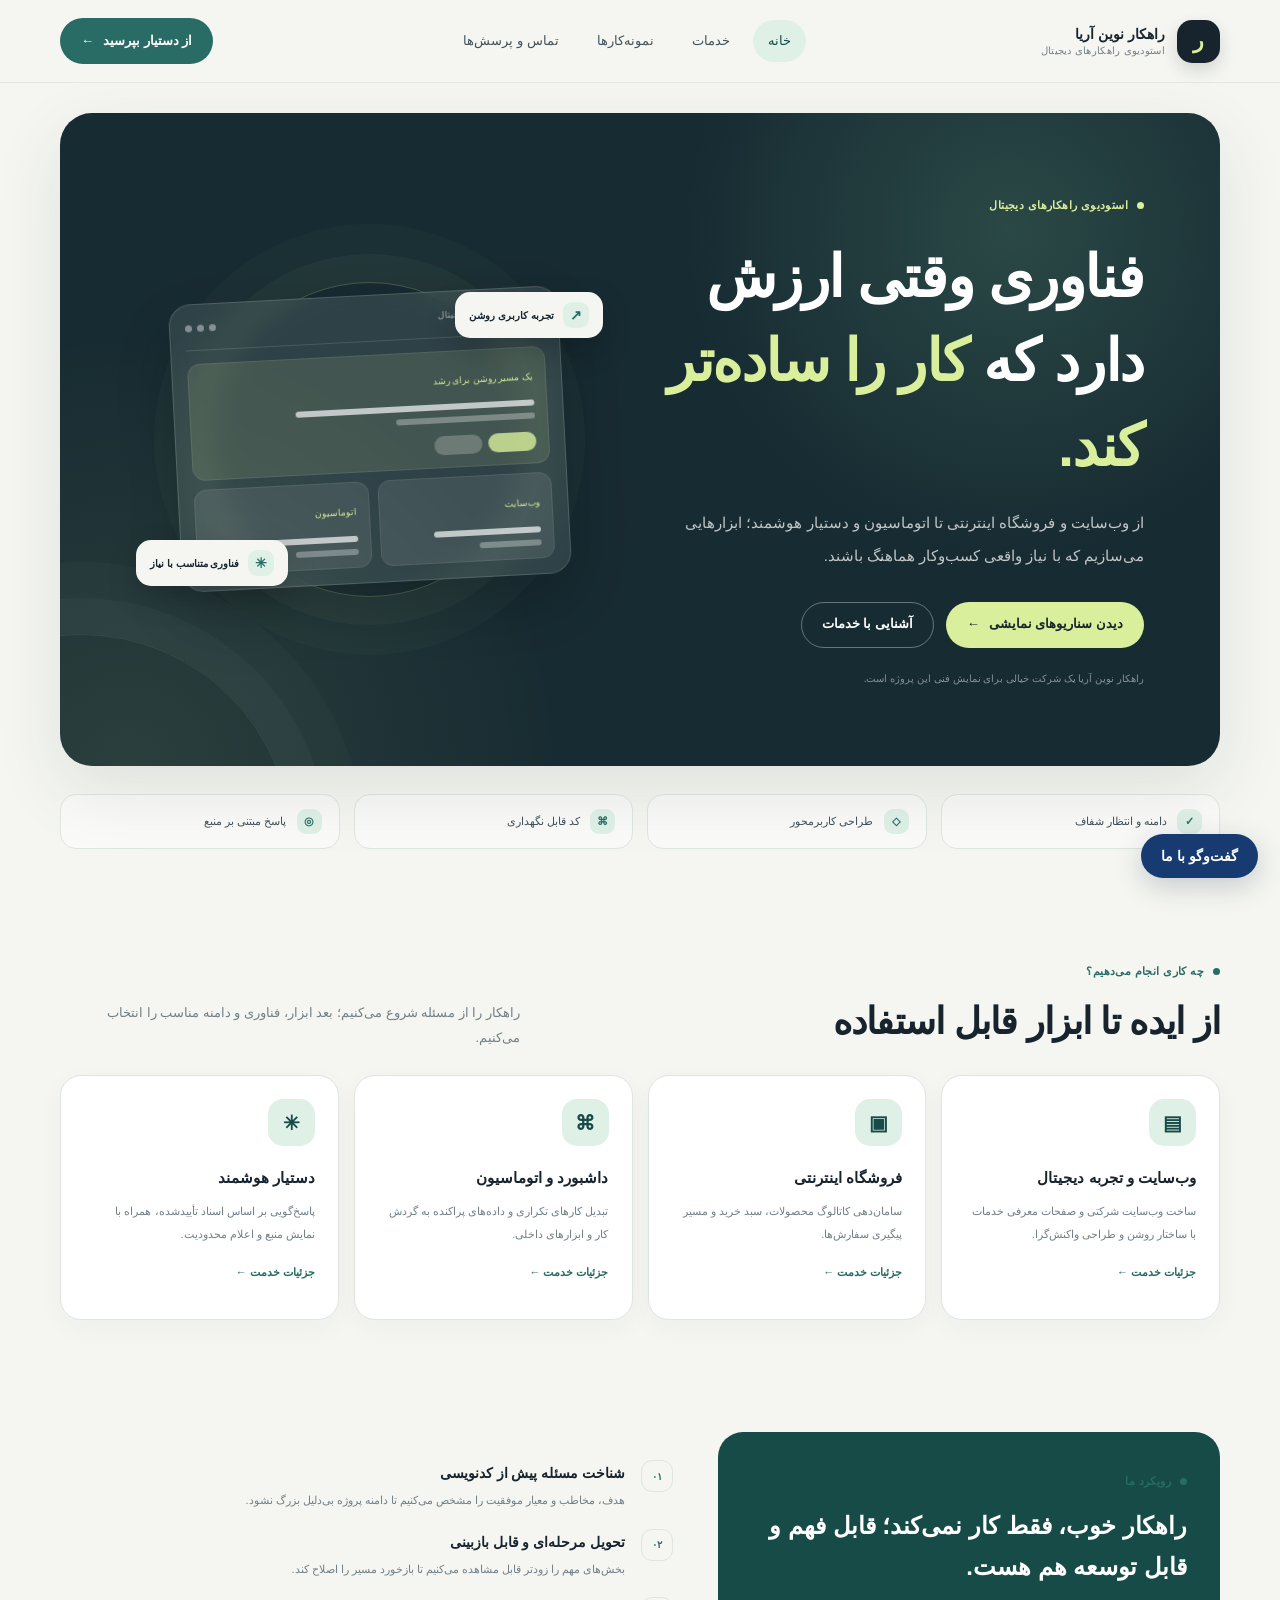
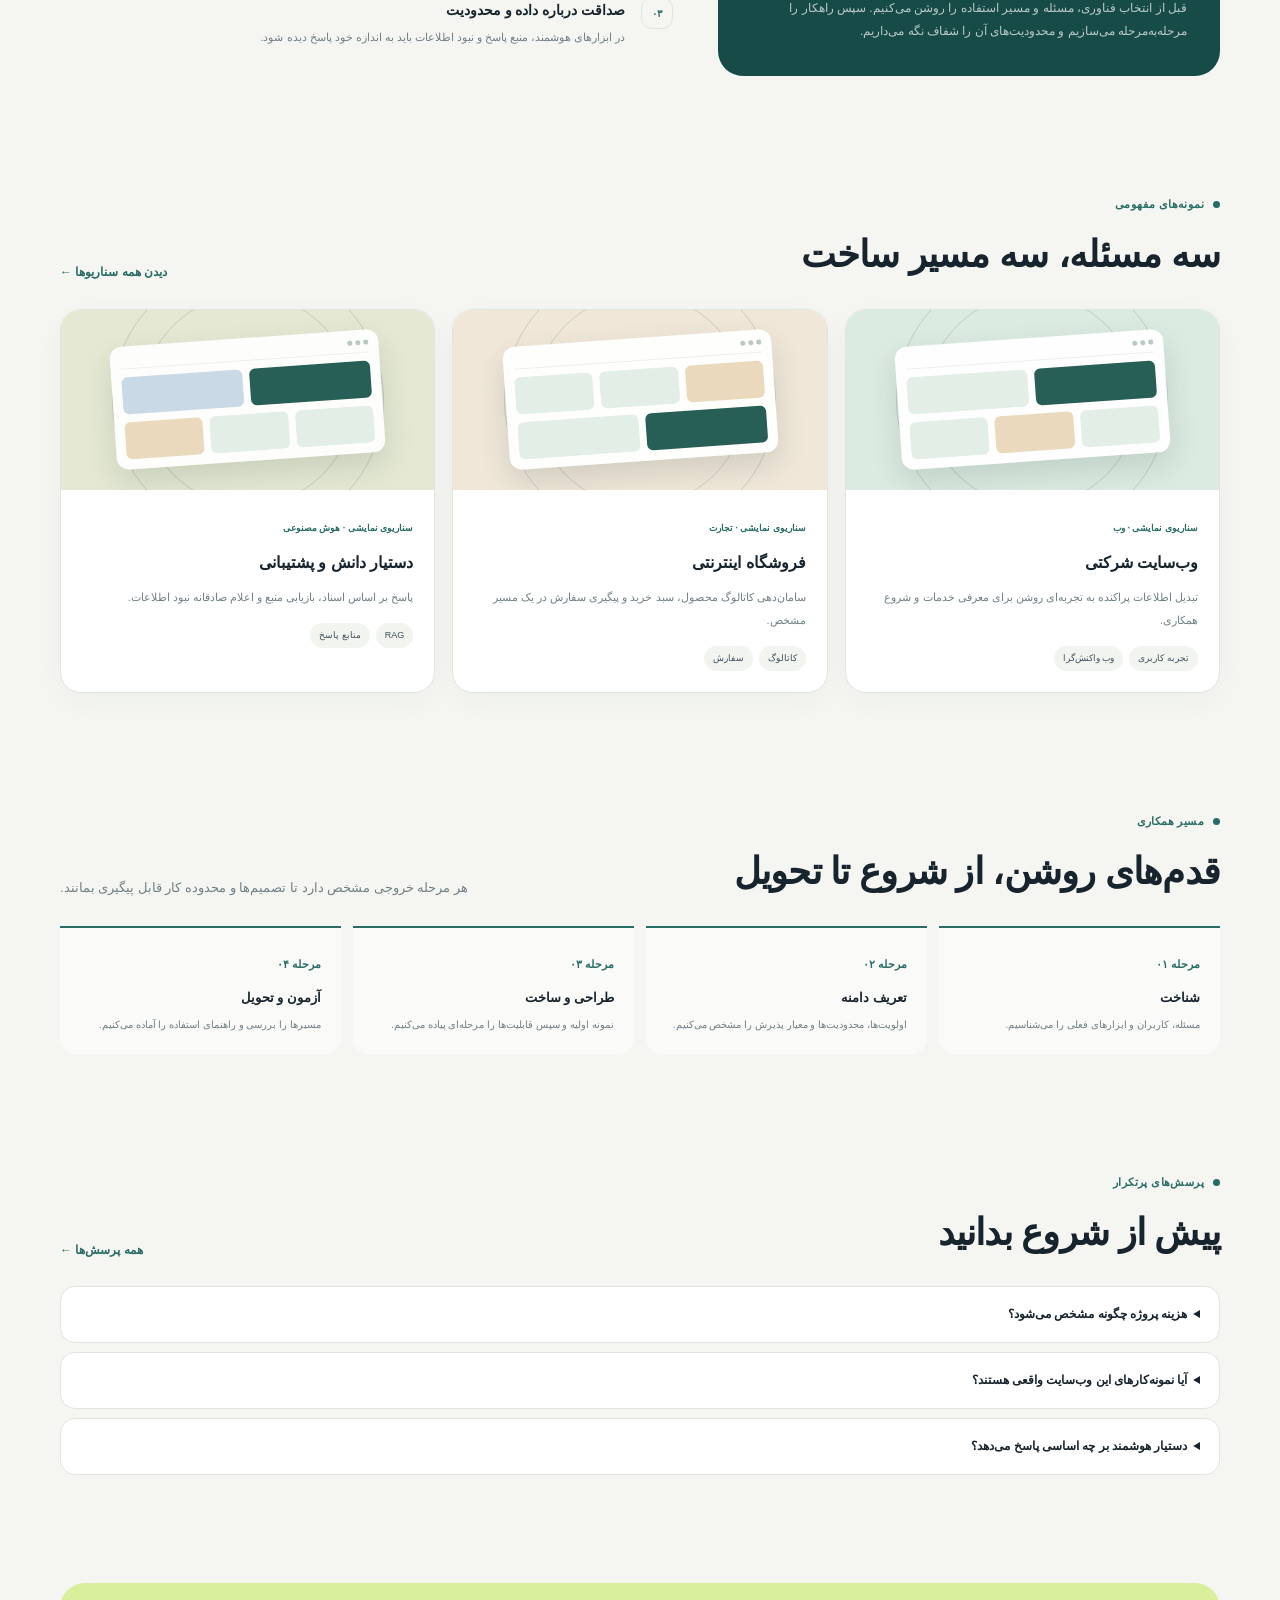
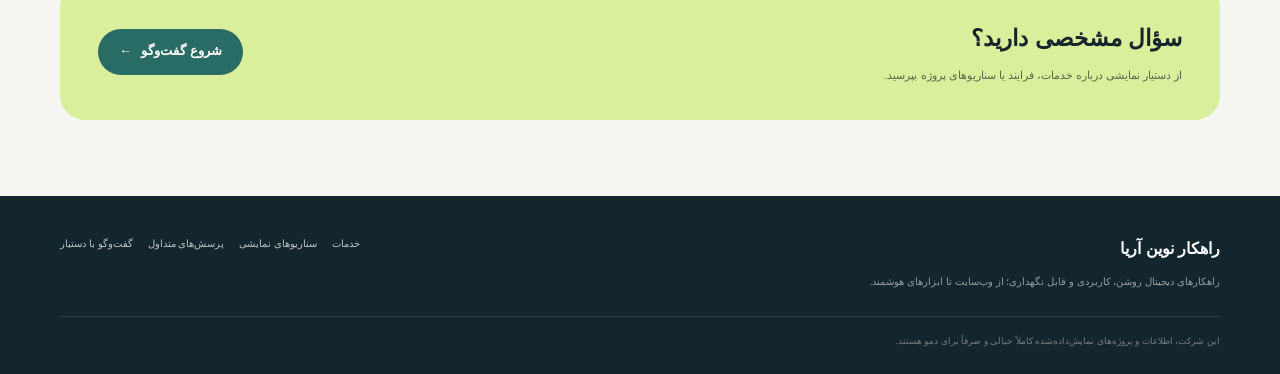
==== website/index.html @ d2c5563b "design: add fictional company homepage" ====
<!doctype html>
<html lang="fa" dir="rtl">
<head>
  <meta charset="utf-8">
  <meta name="viewport" content="width=device-width, initial-scale=1">
  <meta name="description" content="راهکار نوین آریا؛ وب‌سایت، فروشگاه اینترنتی، اتوماسیون و دستیار هوشمند.">
  <meta name="theme-color" content="#f5f6f1">
  <title>راهکارهای دیجیتال برای کسب‌وکارهای در حال رشد | راهکار نوین آریا</title>
  <link rel="stylesheet" href="./assets/site.css">
</head>
<body>
  <header class="site-header">
    <div class="container header-inner">
      <a class="brand" href="./index.html" aria-label="راهکار نوین آریا، صفحه اصلی">
        <span class="brand-mark">ر</span>
        <span class="brand-copy">راهکار نوین آریا<small>استودیوی راهکارهای دیجیتال</small></span>
      </a>
      <nav class="nav-links" data-main-nav aria-label="ناوبری اصلی">
        <a href="./index.html" aria-current="page">خانه</a>
        <a href="./services.html">خدمات</a>
        <a href="./showcase.html">نمونه‌کارها</a>
        <a href="./contact.html">تماس و پرسش‌ها</a>
      </nav>
      <a class="header-cta" href="#assistant" data-open-assistant>از دستیار بپرسید <span>←</span></a>
      <button class="menu-toggle" type="button" data-menu-toggle aria-label="باز کردن منو" aria-expanded="false">☰</button>
    </div>
  </header>
  <main>
    <div class="container">
  <section class="hero">
    <div>
      <span class="eyebrow">استودیوی راهکارهای دیجیتال</span>
      <h1>فناوری وقتی ارزش دارد که <span>کار را ساده‌تر کند.</span></h1>
      <p>از وب‌سایت و فروشگاه اینترنتی تا اتوماسیون و دستیار هوشمند؛ ابزارهایی می‌سازیم که با نیاز واقعی کسب‌وکار هماهنگ باشند.</p>
      <div class="hero-actions">
        <a class="button button-light" href="./showcase.html">دیدن سناریوهای نمایشی <span>←</span></a>
        <a class="button button-outline" href="./services.html">آشنایی با خدمات</a>
      </div>
      <p class="hero-note">راهکار نوین آریا یک شرکت خیالی برای نمایش فنی این پروژه است.</p>
    </div>
    <div class="hero-art" aria-label="تصویرسازی انتزاعی از یک محصول دیجیتال" role="img">
      <div class="orbit"></div>
      <div class="art-window">
        <div class="window-top"><span class="window-label">نمای کلی یک تجربه دیجیتال</span><span class="window-dots"><i></i><i></i><i></i></span></div>
        <div class="art-grid">
          <div class="art-tile large"><span class="art-kicker">یک مسیر روشن برای رشد</span><div class="art-line"></div><div class="art-line short"></div><div class="art-pills"><i></i><i></i></div></div>
          <div class="art-tile"><span class="art-kicker">وب‌سایت</span><div class="art-line"></div><div class="art-line short"></div></div>
          <div class="art-tile"><span class="art-kicker">اتوماسیون</span><div class="art-line"></div><div class="art-line short"></div></div>
        </div>
      </div>
      <div class="floating-tag tag-one"><b>↗</b> تجربه کاربری روشن</div>
      <div class="floating-tag tag-two"><b>✳</b> فناوری متناسب با نیاز</div>
    </div>
  </section>

  <div class="trust-strip" aria-label="اصول کاری">
    <div class="trust-item"><b>✓</b> دامنه و انتظار شفاف</div>
    <div class="trust-item"><b>◇</b> طراحی کاربرمحور</div>
    <div class="trust-item"><b>⌘</b> کد قابل نگهداری</div>
    <div class="trust-item"><b>◎</b> پاسخ مبتنی بر منبع</div>
  </div>

  <section class="section">
    <div class="section-head">
      <div><span class="eyebrow">چه کاری انجام می‌دهیم؟</span><h2>از ایده تا ابزار قابل استفاده</h2></div>
      <p>راهکار را از مسئله شروع می‌کنیم؛ بعد ابزار، فناوری و دامنه مناسب را انتخاب می‌کنیم.</p>
    </div>
    <div class="cards-grid">
      <article class="service-card"><div class="service-icon">▤</div><h3>وب‌سایت و تجربه دیجیتال</h3><p>ساخت وب‌سایت شرکتی و صفحات معرفی خدمات با ساختار روشن و طراحی واکنش‌گرا.</p><a href="./services.html#web">جزئیات خدمت ←</a></article>
      <article class="service-card"><div class="service-icon">▣</div><h3>فروشگاه اینترنتی</h3><p>سامان‌دهی کاتالوگ محصولات، سبد خرید و مسیر پیگیری سفارش‌ها.</p><a href="./services.html#commerce">جزئیات خدمت ←</a></article>
      <article class="service-card"><div class="service-icon">⌘</div><h3>داشبورد و اتوماسیون</h3><p>تبدیل کارهای تکراری و داده‌های پراکنده به گردش کار و ابزارهای داخلی.</p><a href="./services.html#automation">جزئیات خدمت ←</a></article>
      <article class="service-card"><div class="service-icon">✳</div><h3>دستیار هوشمند</h3><p>پاسخ‌گویی بر اساس اسناد تأییدشده، همراه با نمایش منبع و اعلام محدودیت.</p><a href="./services.html#assistant">جزئیات خدمت ←</a></article>
    </div>
  </section>

  <section class="section split-section">
    <div class="statement-panel">
      <span class="eyebrow">رویکرد ما</span>
      <h3>راهکار خوب، فقط کار نمی‌کند؛ قابل فهم و قابل توسعه هم هست.</h3>
      <p>قبل از انتخاب فناوری، مسئله و مسیر استفاده را روشن می‌کنیم. سپس راهکار را مرحله‌به‌مرحله می‌سازیم و محدودیت‌های آن را شفاف نگه می‌داریم.</p>
    </div>
    <div class="feature-list">
      <div class="feature-row"><span class="feature-index">۰۱</span><div><h3>شناخت مسئله پیش از کدنویسی</h3><p>هدف، مخاطب و معیار موفقیت را مشخص می‌کنیم تا دامنه پروژه بی‌دلیل بزرگ نشود.</p></div></div>
      <div class="feature-row"><span class="feature-index">۰۲</span><div><h3>تحویل مرحله‌ای و قابل بازبینی</h3><p>بخش‌های مهم را زودتر قابل مشاهده می‌کنیم تا بازخورد مسیر را اصلاح کند.</p></div></div>
      <div class="feature-row"><span class="feature-index">۰۳</span><div><h3>صداقت درباره داده و محدودیت</h3><p>در ابزارهای هوشمند، منبع پاسخ و نبود اطلاعات باید به اندازه خود پاسخ دیده شود.</p></div></div>
    </div>
  </section>

  <section class="section">
    <div class="section-head">
      <div><span class="eyebrow">نمونه‌های مفهومی</span><h2>سه مسئله، سه مسیر ساخت</h2></div>
      <a class="text-link" href="./showcase.html">دیدن همه سناریوها <span>←</span></a>
    </div>
    <div class="project-grid">
      <a class="project-card" href="./showcase.html#corporate"><div class="project-visual"><div class="mock-browser"><div class="mock-browser-top"><i></i><i></i><i></i></div><div class="mock-ui-row"><div class="mock-ui-block dark"></div><div class="mock-ui-block"></div></div><div class="mock-ui-row"><div class="mock-ui-block"></div><div class="mock-ui-block sand"></div><div class="mock-ui-block"></div></div></div></div><div class="project-body"><span class="project-type">سناریوی نمایشی · وب</span><h3>وب‌سایت شرکتی</h3><p>تبدیل اطلاعات پراکنده به تجربه‌ای روشن برای معرفی خدمات و شروع همکاری.</p><div class="project-meta"><span>تجربه کاربری</span><span>وب واکنش‌گرا</span></div></div></a>
      <a class="project-card" href="./showcase.html#store"><div class="project-visual store"><div class="mock-browser"><div class="mock-browser-top"><i></i><i></i><i></i></div><div class="mock-ui-row"><div class="mock-ui-block sand"></div><div class="mock-ui-block"></div><div class="mock-ui-block"></div></div><div class="mock-ui-row"><div class="mock-ui-block dark"></div><div class="mock-ui-block"></div></div></div></div><div class="project-body"><span class="project-type">سناریوی نمایشی · تجارت</span><h3>فروشگاه اینترنتی</h3><p>سامان‌دهی کاتالوگ محصول، سبد خرید و پیگیری سفارش در یک مسیر مشخص.</p><div class="project-meta"><span>کاتالوگ</span><span>سفارش</span></div></div></a>
      <a class="project-card" href="./showcase.html#assistant"><div class="project-visual assistant"><div class="mock-browser"><div class="mock-browser-top"><i></i><i></i><i></i></div><div class="mock-ui-row"><div class="mock-ui-block dark"></div><div class="mock-ui-block blue"></div></div><div class="mock-ui-row"><div class="mock-ui-block"></div><div class="mock-ui-block"></div><div class="mock-ui-block sand"></div></div></div></div><div class="project-body"><span class="project-type">سناریوی نمایشی · هوش مصنوعی</span><h3>دستیار دانش و پشتیبانی</h3><p>پاسخ بر اساس اسناد، بازیابی منبع و اعلام صادقانه نبود اطلاعات.</p><div class="project-meta"><span>RAG</span><span>منابع پاسخ</span></div></div></a>
    </div>
  </section>

  <section class="section">
    <div class="section-head"><div><span class="eyebrow">مسیر همکاری</span><h2>قدم‌های روشن، از شروع تا تحویل</h2></div><p>هر مرحله خروجی مشخص دارد تا تصمیم‌ها و محدوده کار قابل پیگیری بمانند.</p></div>
    <div class="process-grid">
      <div class="process-step"><b>مرحله ۰۱</b><h3>شناخت</h3><p>مسئله، کاربران و ابزارهای فعلی را می‌شناسیم.</p></div>
      <div class="process-step"><b>مرحله ۰۲</b><h3>تعریف دامنه</h3><p>اولویت‌ها، محدودیت‌ها و معیار پذیرش را مشخص می‌کنیم.</p></div>
      <div class="process-step"><b>مرحله ۰۳</b><h3>طراحی و ساخت</h3><p>نمونه اولیه و سپس قابلیت‌ها را مرحله‌ای پیاده می‌کنیم.</p></div>
      <div class="process-step"><b>مرحله ۰۴</b><h3>آزمون و تحویل</h3><p>مسیرها را بررسی و راهنمای استفاده را آماده می‌کنیم.</p></div>
    </div>
  </section>

  <section class="section">
    <div class="section-head"><div><span class="eyebrow">پرسش‌های پرتکرار</span><h2>پیش از شروع بدانید</h2></div><a class="text-link" href="./contact.html">همه پرسش‌ها <span>←</span></a></div>
    <div class="faq-list">
      <details><summary>هزینه پروژه چگونه مشخص می‌شود؟</summary><p>قیمت ثابت برای همه پروژه‌ها وجود ندارد. برآورد به دامنه، امکانات، اتصال‌های بیرونی و زمان اجرا بستگی دارد.</p></details>
      <details><summary>آیا نمونه‌کارهای این وب‌سایت واقعی هستند؟</summary><p>خیر. این‌ها سناریوهای مفهومی و ساختگی برای نمایش فنی پروژه‌اند و مشتری یا نتیجه تجاری واقعی را نشان نمی‌دهند.</p></details>
      <details><summary>دستیار هوشمند بر چه اساسی پاسخ می‌دهد؟</summary><p>دستیار از اسناد و محتوای بازیابی‌شده استفاده می‌کند و در صورت نبود اطلاعات کافی باید محدودیت خود را اعلام کند.</p></details>
    </div>
  </section>

  <section class="cta-band"><div><h2>سؤال مشخصی دارید؟</h2><p>از دستیار نمایشی درباره خدمات، فرایند یا سناریوهای پروژه بپرسید.</p></div><a class="button" href="#assistant" data-open-assistant>شروع گفت‌وگو <span>←</span></a></section>
</div>
  </main>
  <footer class="site-footer">
    <div class="container">
      <div class="footer-inner">
        <div>
          <div class="footer-brand">راهکار نوین آریا</div>
          <p>راهکارهای دیجیتال روشن، کاربردی و قابل نگهداری؛ از وب‌سایت تا ابزارهای هوشمند.</p>
        </div>
        <div class="footer-links">
          <a href="./services.html">خدمات</a>
          <a href="./showcase.html">سناریوهای نمایشی</a>
          <a href="./contact.html">پرسش‌های متداول</a>
          <a href="#assistant" data-open-assistant>گفت‌وگو با دستیار</a>
        </div>
      </div>
      <div class="footer-bottom">این شرکت، اطلاعات و پروژه‌های نمایش‌داده‌شده کاملاً خیالی و صرفاً برای دمو هستند.</div>
    </div>
  </footer>
  <script src="../widget/widget.js" data-api-url="http://127.0.0.1:8000"></script>
  <script src="./assets/site.js"></script>
</body>
</html>
---- website/assets/site.css ----
:root {
  color-scheme: light;
  --ink: #17242d;
  --ink-soft: #40515b;
  --muted: #718087;
  --paper: #f5f6f1;
  --surface: #ffffff;
  --line: #dfe6df;
  --green: #286c65;
  --green-deep: #174b47;
  --mint: #dff0e7;
  --lime: #d9ef9b;
  --sand: #e9e1d2;
  --radius: 24px;
  --shadow: 0 24px 70px rgba(24, 49, 46, .10);
}
* { box-sizing: border-box; }
html { scroll-behavior: smooth; }
body {
  margin: 0;
  color: var(--ink);
  background: var(--paper);
  font-family: Tahoma, "Segoe UI", Arial, sans-serif;
  line-height: 1.9;
  -webkit-font-smoothing: antialiased;
}
a { color: inherit; text-decoration: none; }
button, input, textarea { font: inherit; }
button, a { -webkit-tap-highlight-color: transparent; }
.container { width: min(1160px, calc(100% - 44px)); margin-inline: auto; }
.site-header {
  position: sticky; top: 0; z-index: 100;
  background: rgba(245, 246, 241, .90);
  border-bottom: 1px solid rgba(223, 230, 223, .85);
  backdrop-filter: blur(18px);
}
.header-inner { min-height: 82px; display: flex; align-items: center; justify-content: space-between; gap: 24px; }
.brand { display: inline-flex; align-items: center; gap: 12px; min-width: max-content; }
.brand-mark {
  width: 43px; height: 43px; display: grid; place-items: center; border-radius: 15px;
  background: var(--ink); color: var(--lime); font-size: 22px; font-weight: 800;
  box-shadow: 0 7px 16px rgba(23, 36, 45, .16);
}
.brand-copy { display: grid; line-height: 1.45; font-weight: 800; font-size: 14px; }
.brand-copy small { color: var(--muted); font-size: 10px; font-weight: 500; letter-spacing: .3px; }
.nav-links { display: flex; align-items: center; gap: 8px; }
.nav-links a { padding: 9px 15px; border-radius: 999px; color: var(--ink-soft); font-size: 13px; transition: .2s ease; }
.nav-links a:hover, .nav-links a[aria-current="page"] { background: var(--mint); color: var(--green-deep); }
.header-cta, .button {
  display: inline-flex; align-items: center; justify-content: center; gap: 9px;
  min-height: 46px; padding: 0 20px; border-radius: 999px; border: 1px solid transparent;
  background: var(--green); color: #fff; font-size: 13px; font-weight: 700;
  transition: transform .2s ease, background .2s ease, box-shadow .2s ease; cursor: pointer;
}
.header-cta:hover, .button:hover { transform: translateY(-2px); background: var(--green-deep); box-shadow: 0 10px 24px rgba(40, 108, 101, .18); }
.button-light { background: var(--lime); color: var(--ink); }
.button-light:hover { background: #e8f7bc; color: var(--ink); }
.button-outline { background: transparent; border-color: rgba(255,255,255,.35); color: white; }
.button-outline:hover { background: rgba(255,255,255,.1); }
.menu-toggle { display: none; width: 44px; height: 44px; border: 1px solid var(--line); border-radius: 14px; background: white; color: var(--ink); font-size: 20px; cursor: pointer; }
.hero {
  position: relative; overflow: hidden; isolation: isolate; margin-top: 30px; padding: clamp(34px, 6vw, 76px);
  display: grid; grid-template-columns: 1.04fr .96fr; align-items: center; gap: 35px;
  border-radius: 32px; color: #fff; background: #172b32;
  background-image: radial-gradient(circle at 82% 18%, rgba(111, 177, 141, .22), transparent 30%),
                    radial-gradient(circle at 6% 100%, rgba(217, 239, 155, .10), transparent 34%);
  box-shadow: var(--shadow);
}
.hero::after { content: ""; position: absolute; z-index: -1; width: 420px; height: 420px; border: 1px solid rgba(255,255,255,.08); border-radius: 50%; left: -190px; bottom: -290px; box-shadow: 0 0 0 36px rgba(255,255,255,.025), 0 0 0 72px rgba(255,255,255,.02); }
.eyebrow { display: inline-flex; align-items: center; gap: 9px; color: var(--green); font-size: 11px; font-weight: 800; letter-spacing: .4px; }
.eyebrow::before { content: ""; width: 7px; height: 7px; border-radius: 50%; background: currentColor; }
.hero .eyebrow { color: var(--lime); }
.hero h1 { max-width: 650px; margin: 16px 0 18px; font-size: clamp(34px, 5vw, 58px); line-height: 1.45; letter-spacing: -1.5px; }
.hero h1 span { color: var(--lime); }
.hero p { max-width: 570px; margin: 0; color: rgba(255,255,255,.73); font-size: 15px; line-height: 2.2; }
.hero-actions { display: flex; flex-wrap: wrap; gap: 12px; margin-top: 30px; }
.hero-note { margin-top: 20px !important; color: rgba(255,255,255,.48) !important; font-size: 10px !important; }
.hero-art { position: relative; min-height: 350px; display: grid; place-items: center; }
.orbit { position: absolute; width: 315px; height: 315px; border-radius: 50%; border: 1px solid rgba(217,239,155,.25); box-shadow: 0 0 0 28px rgba(217,239,155,.035), 0 0 0 58px rgba(217,239,155,.025); }
.art-window {
  position: relative; width: min(100%, 390px); border: 1px solid rgba(255,255,255,.15); border-radius: 22px;
  padding: 15px; background: rgba(246, 249, 240, .10); backdrop-filter: blur(12px);
  box-shadow: 0 24px 70px rgba(0,0,0,.22); transform: rotate(-3deg);
}
.window-top { display: flex; align-items: center; justify-content: space-between; padding-bottom: 13px; border-bottom: 1px solid rgba(255,255,255,.13); }
.window-dots { display: flex; gap: 5px; direction: ltr; }
.window-dots i { width: 7px; height: 7px; border-radius: 50%; background: rgba(255,255,255,.4); }
.window-label { color: rgba(255,255,255,.6); font-size: 9px; }
.art-grid { display: grid; grid-template-columns: 1fr 1fr; gap: 9px; margin-top: 13px; }
.art-tile { min-height: 82px; padding: 12px; border-radius: 13px; background: rgba(255,255,255,.09); border: 1px solid rgba(255,255,255,.08); }
.art-tile.large { grid-column: span 2; min-height: 108px; background: rgba(217,239,155,.12); }
.art-kicker { color: var(--lime); font-size: 9px; }
.art-line { height: 6px; width: 72%; margin-top: 10px; border-radius: 20px; background: rgba(255,255,255,.68); }
.art-line.short { width: 42%; opacity: .45; margin-top: 7px; }
.art-pills { display: flex; gap: 6px; margin-top: 13px; }
.art-pills i { height: 19px; width: 48px; border-radius: 99px; background: rgba(217,239,155,.8); }
.art-pills i + i { background: rgba(255,255,255,.22); }
.floating-tag { position: absolute; display: flex; align-items: center; gap: 9px; padding: 10px 14px; border-radius: 15px; background: #f5f6f1; color: var(--ink); box-shadow: 0 12px 30px rgba(0,0,0,.18); font-size: 10px; font-weight: 800; }
.floating-tag b { width: 26px; height: 26px; display: grid; place-items: center; border-radius: 9px; background: var(--mint); color: var(--green); font-size: 14px; }
.tag-one { top: 28px; right: 0; }
.tag-two { bottom: 28px; left: 0; }
.trust-strip { display: grid; grid-template-columns: repeat(4, 1fr); gap: 14px; margin: 28px 0 70px; }
.trust-item { display: flex; align-items: center; gap: 10px; padding: 14px 17px; border: 1px solid var(--line); border-radius: 16px; background: rgba(255,255,255,.5); color: var(--ink-soft); font-size: 11px; }
.trust-item b { display: grid; place-items: center; width: 25px; height: 25px; border-radius: 9px; background: var(--mint); color: var(--green); }
.section { padding: 36px 0 76px; }
.section-head { display: flex; justify-content: space-between; align-items: end; gap: 20px; margin-bottom: 25px; }
.section-head h2 { margin: 8px 0 0; font-size: clamp(24px, 3.4vw, 37px); line-height: 1.55; letter-spacing: -.8px; }
.section-head p { max-width: 460px; margin: 0; color: var(--muted); font-size: 13px; }
.text-link { color: var(--green); font-size: 12px; font-weight: 800; white-space: nowrap; }
.text-link span { display: inline-block; transition: transform .2s ease; }
.text-link:hover span { transform: translateX(-4px); }
.cards-grid { display: grid; grid-template-columns: repeat(4, 1fr); gap: 15px; }
.service-card, .content-card, .project-card, .info-card {
  border: 1px solid var(--line); border-radius: 21px; background: var(--surface);
  box-shadow: 0 8px 28px rgba(24,49,46,.035);
}
.service-card { padding: 23px; min-height: 245px; transition: transform .2s ease, box-shadow .2s ease; }
.service-card:hover, .project-card:hover { transform: translateY(-5px); box-shadow: 0 18px 42px rgba(24,49,46,.09); }
.service-icon { width: 47px; height: 47px; display: grid; place-items: center; border-radius: 15px; color: var(--green-deep); background: var(--mint); font-size: 20px; font-weight: 800; }
.service-card h3 { margin: 18px 0 7px; font-size: 15px; }
.service-card p { margin: 0; color: var(--muted); font-size: 11px; line-height: 2.1; }
.service-card a { display: inline-flex; margin-top: 16px; color: var(--green); font-size: 11px; font-weight: 800; }
.split-section { display: grid; grid-template-columns: .9fr 1.1fr; gap: 45px; align-items: center; }
.statement-panel { padding: 33px; border-radius: 25px; color: #fff; background: var(--green-deep); }
.statement-panel h3 { margin: 10px 0; font-size: 24px; line-height: 1.7; }
.statement-panel p { margin: 0; color: rgba(255,255,255,.7); font-size: 12px; }
.feature-list { display: grid; gap: 18px; }
.feature-row { display: grid; grid-template-columns: 35px 1fr; gap: 13px; }
.feature-index { display: grid; place-items: center; width: 32px; height: 32px; border: 1px solid var(--line); border-radius: 11px; color: var(--green); font-size: 10px; font-weight: 800; }
.feature-row h3 { margin: 0 0 3px; font-size: 14px; }
.feature-row p { margin: 0; color: var(--muted); font-size: 11px; }
.project-grid { display: grid; grid-template-columns: repeat(3, 1fr); gap: 17px; }
.project-card { overflow: hidden; transition: transform .2s ease, box-shadow .2s ease; }
.project-visual { position: relative; height: 180px; display: grid; place-items: center; overflow: hidden; background: #dcebe1; }
.project-visual::before, .project-visual::after { content: ""; position: absolute; border-radius: 50%; border: 1px solid rgba(23,75,71,.18); }
.project-visual::before { width: 210px; height: 210px; }
.project-visual::after { width: 270px; height: 270px; }
.project-visual.store { background: #f0e7d9; }
.project-visual.dashboard { background: #dfe8f0; }
.project-visual.assistant { background: #e5e9d4; }
.mock-browser { position: relative; z-index: 1; width: 72%; padding: 10px; border-radius: 12px; background: rgba(255,255,255,.94); box-shadow: 0 13px 30px rgba(24,49,46,.14); transform: rotate(-4deg); }
.mock-browser-top { display: flex; gap: 3px; padding-bottom: 7px; border-bottom: 1px solid #edf0eb; }
.mock-browser-top i { width: 5px; height: 5px; border-radius: 50%; background: #b9c9bf; }
.mock-ui-row { display: flex; gap: 7px; margin-top: 8px; }
.mock-ui-block { flex: 1; height: 37px; border-radius: 6px; background: #e3eee6; }
.mock-ui-block.dark { background: #275e55; }
.mock-ui-block.sand { background: #ead9bd; }
.mock-ui-block.blue { background: #c9d9e5; }
.project-body { padding: 21px; }
.project-type { color: var(--green); font-size: 9px; font-weight: 800; }
.project-body h3 { margin: 7px 0; font-size: 16px; }
.project-body p { margin: 0; color: var(--muted); font-size: 11px; line-height: 2.1; }
.project-meta { display: flex; flex-wrap: wrap; gap: 6px; margin-top: 14px; }
.project-meta span { padding: 4px 9px; border-radius: 99px; color: var(--ink-soft); background: #f1f4ef; font-size: 9px; }
.process-grid { display: grid; grid-template-columns: repeat(4,1fr); gap: 12px; counter-reset: step; }
.process-step { padding: 20px; border-top: 2px solid var(--green); background: rgba(255,255,255,.5); border-radius: 0 0 16px 16px; }
.process-step b { color: var(--green); font-size: 11px; }
.process-step h3 { margin: 8px 0 4px; font-size: 13px; }
.process-step p { margin: 0; color: var(--muted); font-size: 10px; }
.faq-list { display: grid; gap: 9px; }
.faq-list details { padding: 16px 19px; border: 1px solid var(--line); border-radius: 15px; background: white; }
.faq-list summary { cursor: pointer; color: var(--ink); font-size: 12px; font-weight: 800; }
.faq-list details p { margin: 10px 0 0; color: var(--muted); font-size: 11px; }
.cta-band { display: flex; align-items: center; justify-content: space-between; gap: 25px; margin: 32px 0 76px; padding: 34px 38px; border-radius: 25px; background: var(--lime); }
.cta-band h2 { margin: 0 0 5px; font-size: 23px; }
.cta-band p { margin: 0; color: #58674b; font-size: 11px; }
.page-hero { margin-top: 28px; padding: 48px clamp(25px,5vw,62px); border-radius: 28px; color: white; background: #172b32; }
.page-hero h1 { margin: 10px 0; font-size: clamp(29px,4vw,46px); }
.page-hero p { max-width: 720px; margin: 0; color: rgba(255,255,255,.7); font-size: 13px; }
.detail-grid { display: grid; grid-template-columns: repeat(2,1fr); gap: 16px; }
.detail-card { padding: 25px; border: 1px solid var(--line); border-radius: 20px; background: white; }
.detail-card h2 { margin: 10px 0 8px; font-size: 18px; }
.detail-card p, .detail-card li { color: var(--muted); font-size: 11px; }
.detail-card ul { padding-right: 19px; margin: 10px 0; }
.detail-card .service-icon { width: 39px; height: 39px; font-size: 16px; }
.notice { padding: 16px 20px; border: 1px solid #ead9bd; border-radius: 16px; background: #fbf5e9; color: #6d5a3c; font-size: 11px; }
.contact-grid { display: grid; grid-template-columns: 1fr 1fr; gap: 18px; }
.info-card { padding: 27px; }
.info-card h2 { margin: 0 0 13px; font-size: 19px; }
.info-line { padding: 12px 0; border-bottom: 1px solid var(--line); }
.info-line:last-child { border-bottom: 0; }
.info-line small { display: block; color: var(--muted); font-size: 10px; }
.info-line strong { font-size: 13px; }
.site-footer { margin-top: 40px; padding: 38px 0 24px; color: rgba(255,255,255,.72); background: #14262d; }
.footer-inner { display: flex; justify-content: space-between; gap: 28px; }
.footer-brand { color: white; font-weight: 800; }
.footer-inner p { max-width: 420px; margin: 7px 0 0; color: rgba(255,255,255,.55); font-size: 10px; }
.footer-links { display: flex; flex-wrap: wrap; gap: 15px; align-items: flex-start; }
.footer-links a { font-size: 10px; }
.footer-bottom { margin-top: 25px; padding-top: 16px; border-top: 1px solid rgba(255,255,255,.12); color: rgba(255,255,255,.4); font-size: 9px; }
.disclaimer { display: inline-flex; align-items: center; gap: 7px; padding: 7px 11px; border-radius: 99px; background: rgba(255,255,255,.1); color: rgba(255,255,255,.65); font-size: 9px; }
@media (max-width: 920px) {
  .cards-grid { grid-template-columns: repeat(2,1fr); }
  .trust-strip { grid-template-columns: repeat(2,1fr); }
  .hero { grid-template-columns: 1fr; }
  .hero-art { min-height: 290px; }
  .split-section { grid-template-columns: 1fr; gap: 22px; }
}
@media (max-width: 720px) {
  .container { width: min(100% - 28px, 560px); }
  .header-inner { min-height: 70px; }
  .menu-toggle { display: inline-grid; place-items: center; margin-right: auto; }
  .header-cta { display: none; }
  .nav-links {
    display: none; position: absolute; top: 69px; right: 14px; left: 14px; padding: 10px;
    border: 1px solid var(--line); border-radius: 18px; background: white; box-shadow: var(--shadow);
    flex-direction: column; align-items: stretch; gap: 2px;
  }
  .nav-links.is-open { display: flex; }
  .nav-links a { padding: 12px 15px; }
  .hero { margin-top: 16px; padding: 29px 23px; border-radius: 24px; }
  .hero h1 { font-size: 34px; }
  .hero p { font-size: 12px; }
  .hero-art { min-height: 260px; }
  .orbit { width: 230px; height: 230px; }
  .art-window { width: min(100%, 330px); }
  .tag-one { top: 8px; }
  .tag-two { bottom: 8px; }
  .trust-strip { margin: 16px 0 45px; gap: 8px; }
  .trust-item { padding: 10px; font-size: 9px; }
  .section { padding: 23px 0 50px; }
  .section-head { align-items: flex-start; flex-direction: column; }
  .section-head p { font-size: 11px; }
  .cards-grid, .project-grid, .detail-grid, .contact-grid { grid-template-columns: 1fr; }
  .service-card { min-height: unset; }
  .process-grid { grid-template-columns: repeat(2,1fr); }
  .cta-band { align-items: flex-start; flex-direction: column; padding: 25px; margin-bottom: 52px; }
  .cta-band h2 { font-size: 19px; }
  .page-hero { margin-top: 16px; padding: 32px 23px; border-radius: 22px; }
  .page-hero h1 { font-size: 31px; }
  .footer-inner { flex-direction: column; }
}
@media (prefers-reduced-motion: reduce) {
  *, *::before, *::after { scroll-behavior: auto !important; transition-duration: .01ms !important; animation-duration: .01ms !important; }
}
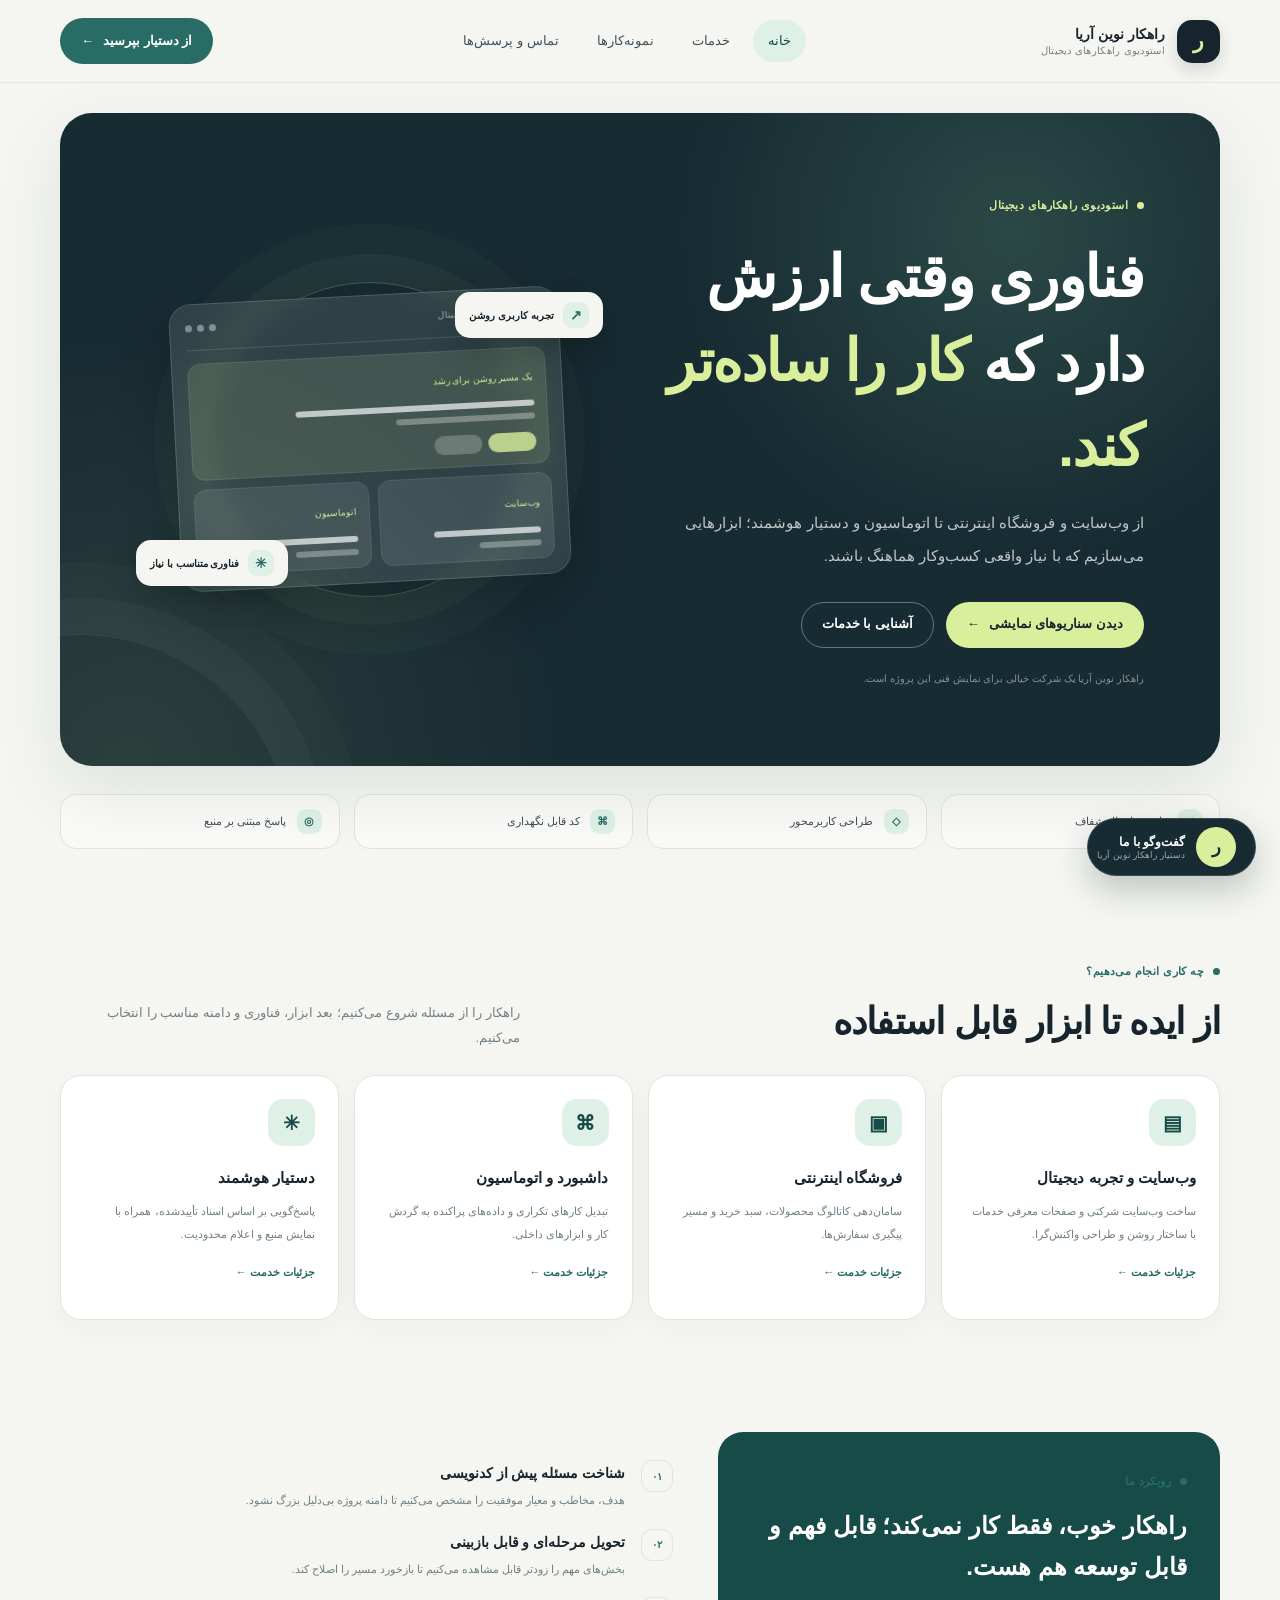
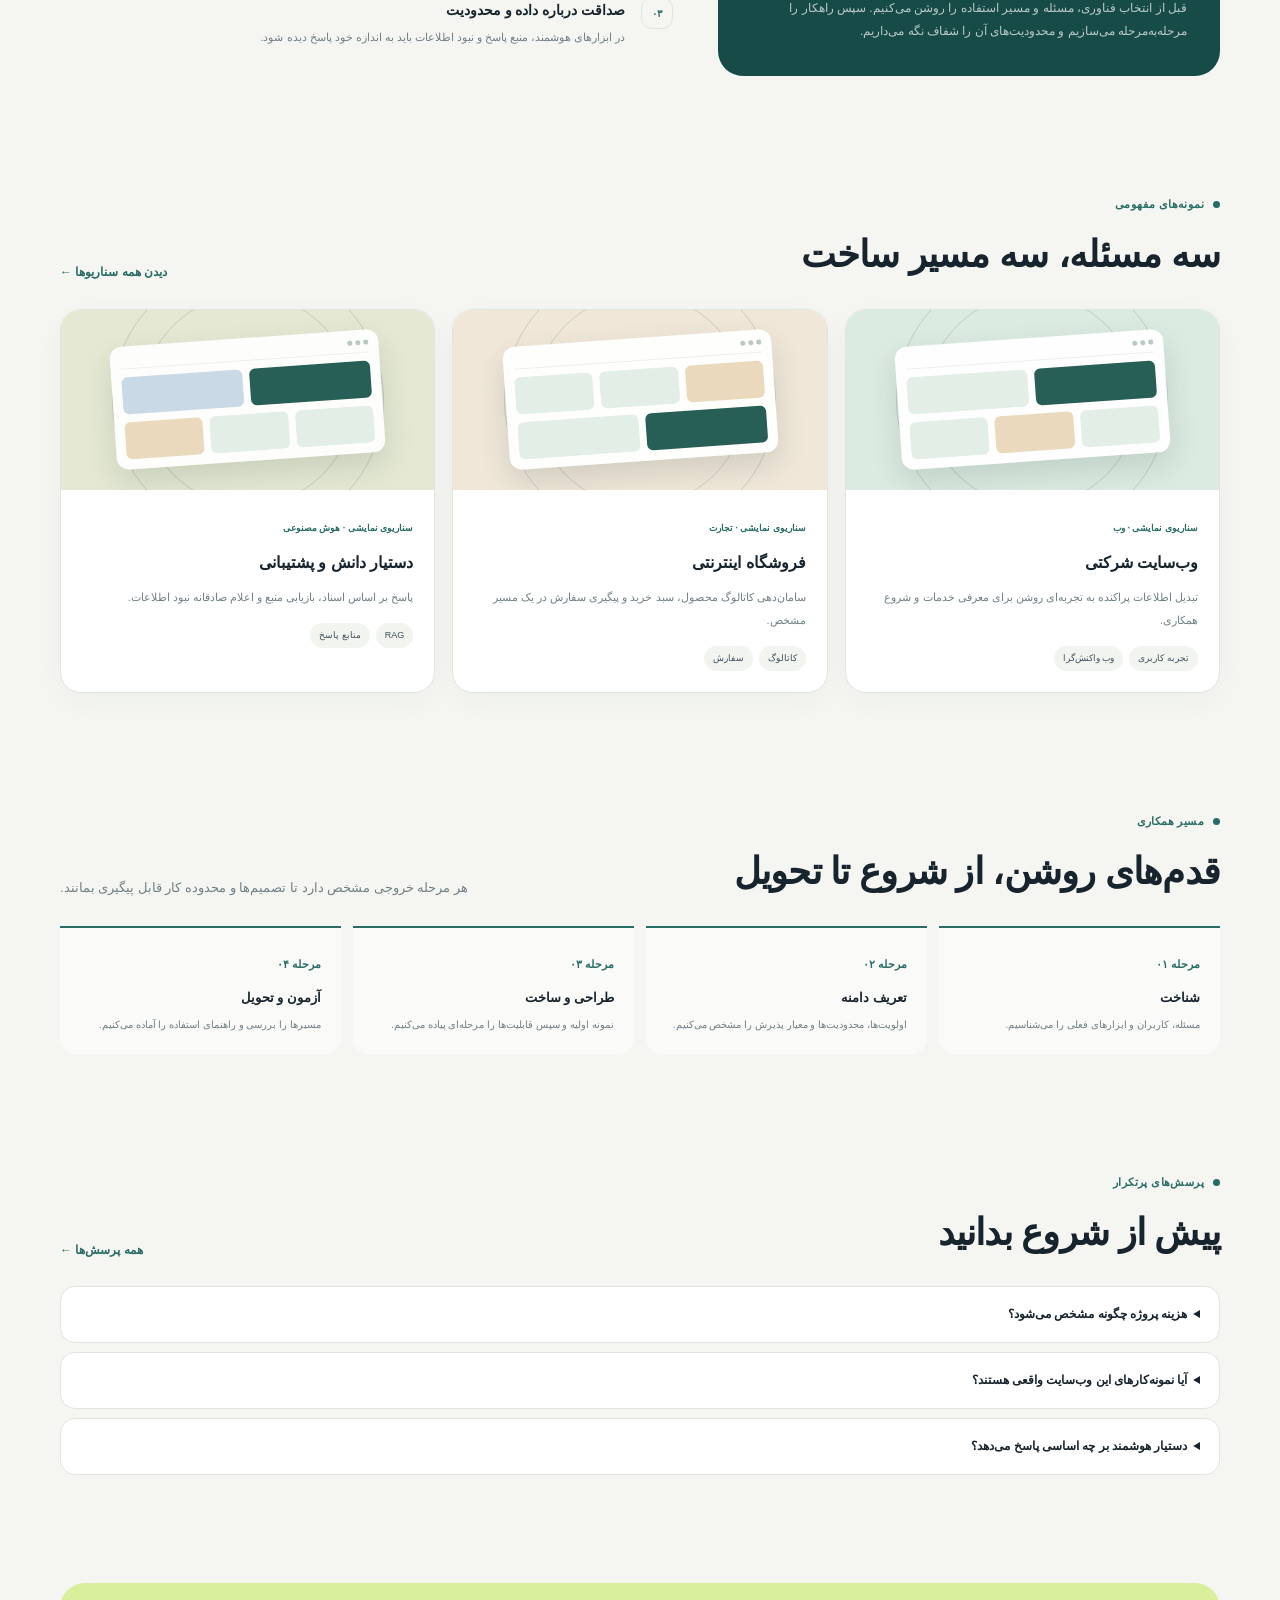
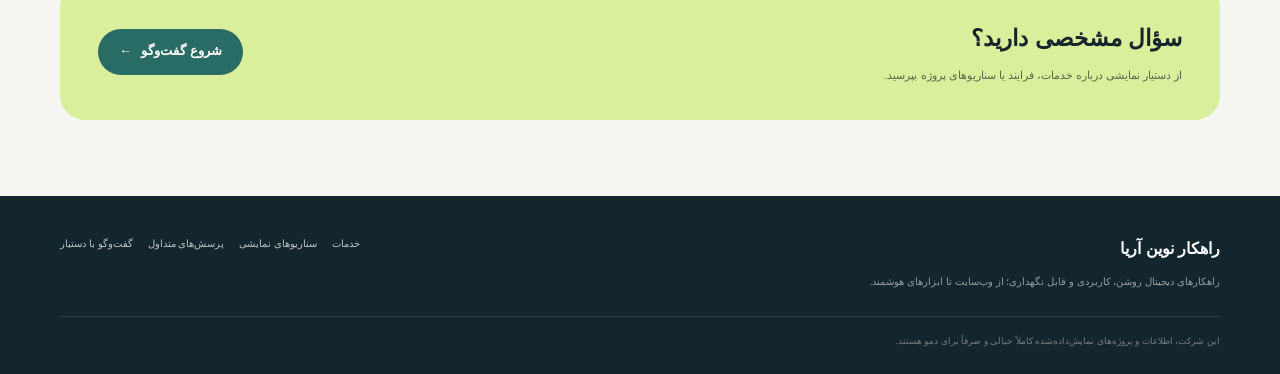
==== commit b4946591: "Make website API URL configurable at Pages build time" ====
--- a/website/index.html
+++ b/website/index.html
@@ -137,7 +137,7 @@
       <div class="footer-bottom">این شرکت، اطلاعات و پروژه‌های نمایش‌داده‌شده کاملاً خیالی و صرفاً برای دمو هستند.</div>
     </div>
   </footer>
-  <script src="../widget/widget.js" data-api-url="http://127.0.0.1:8000"></script>
+  <script src="../widget/widget.js" data-api-url="__CHAT_API_URL__"></script>
   <script src="./assets/site.js"></script>
 </body>
 </html>
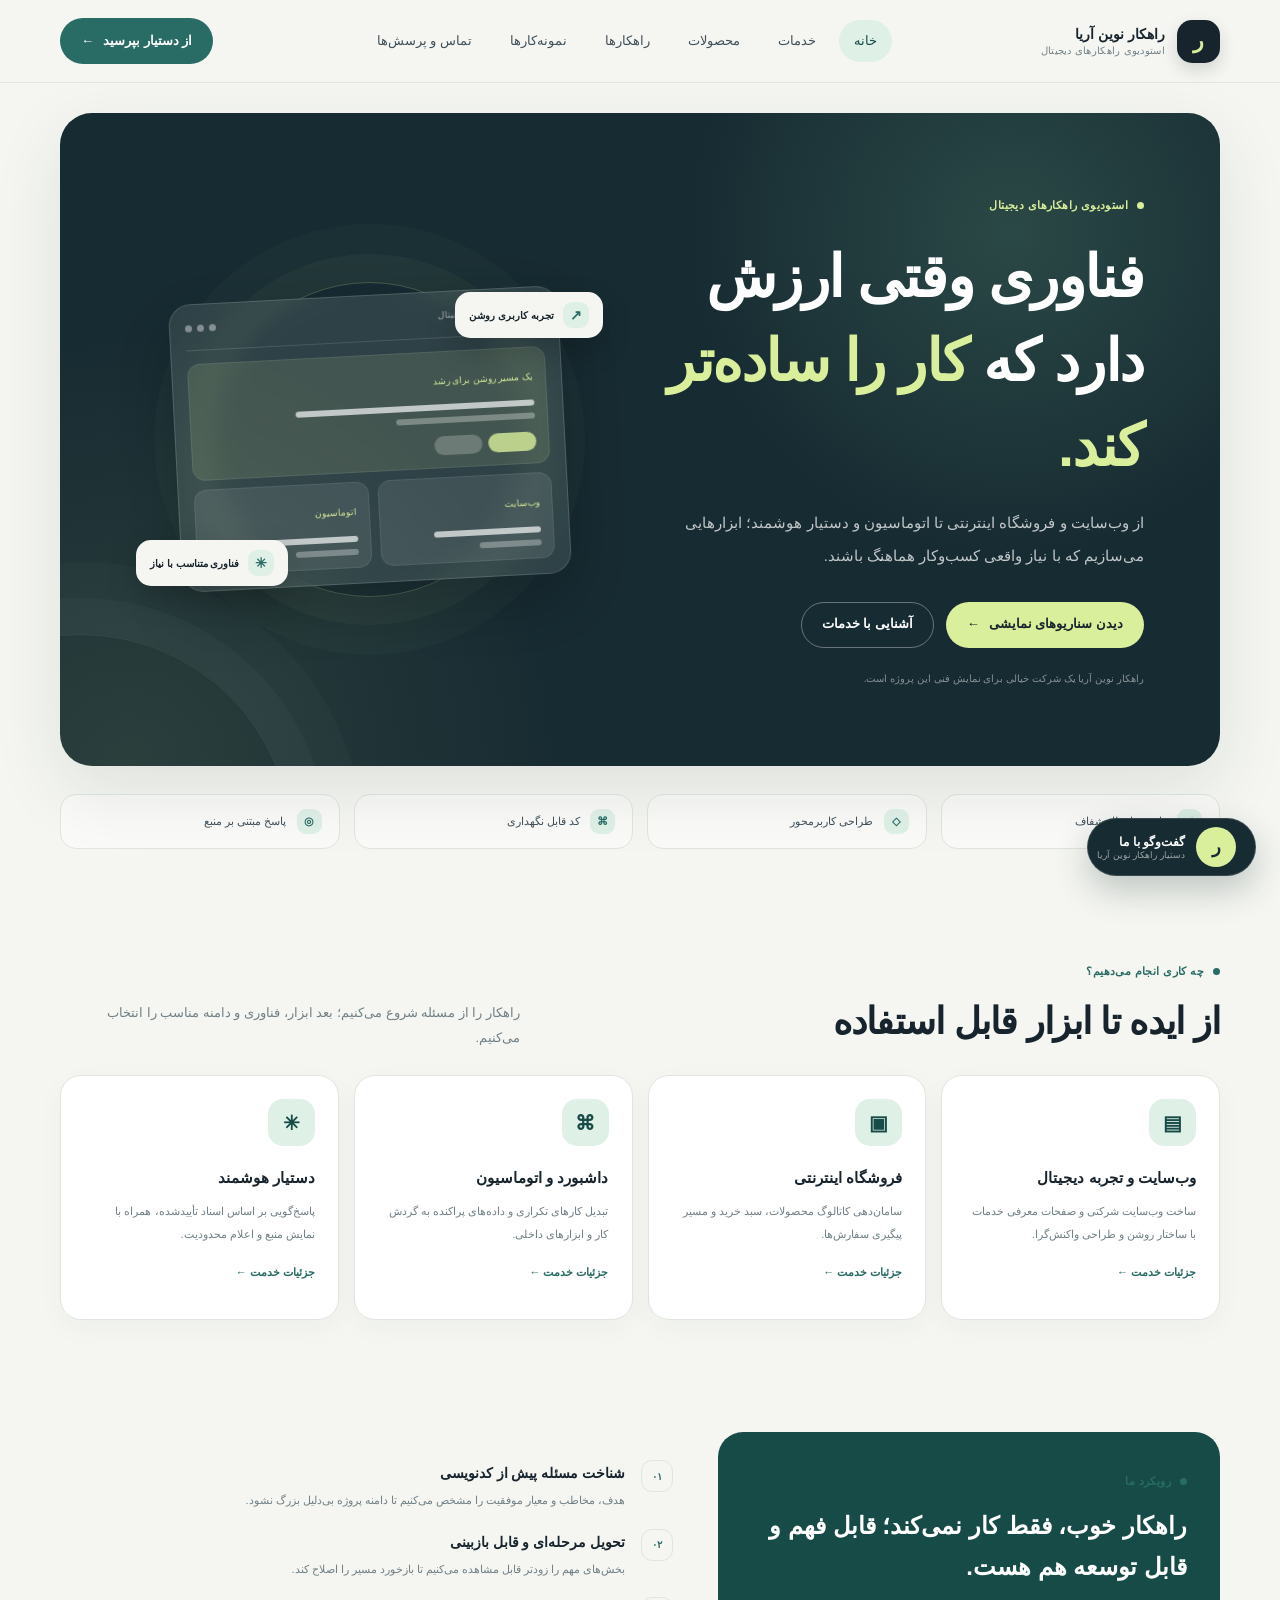
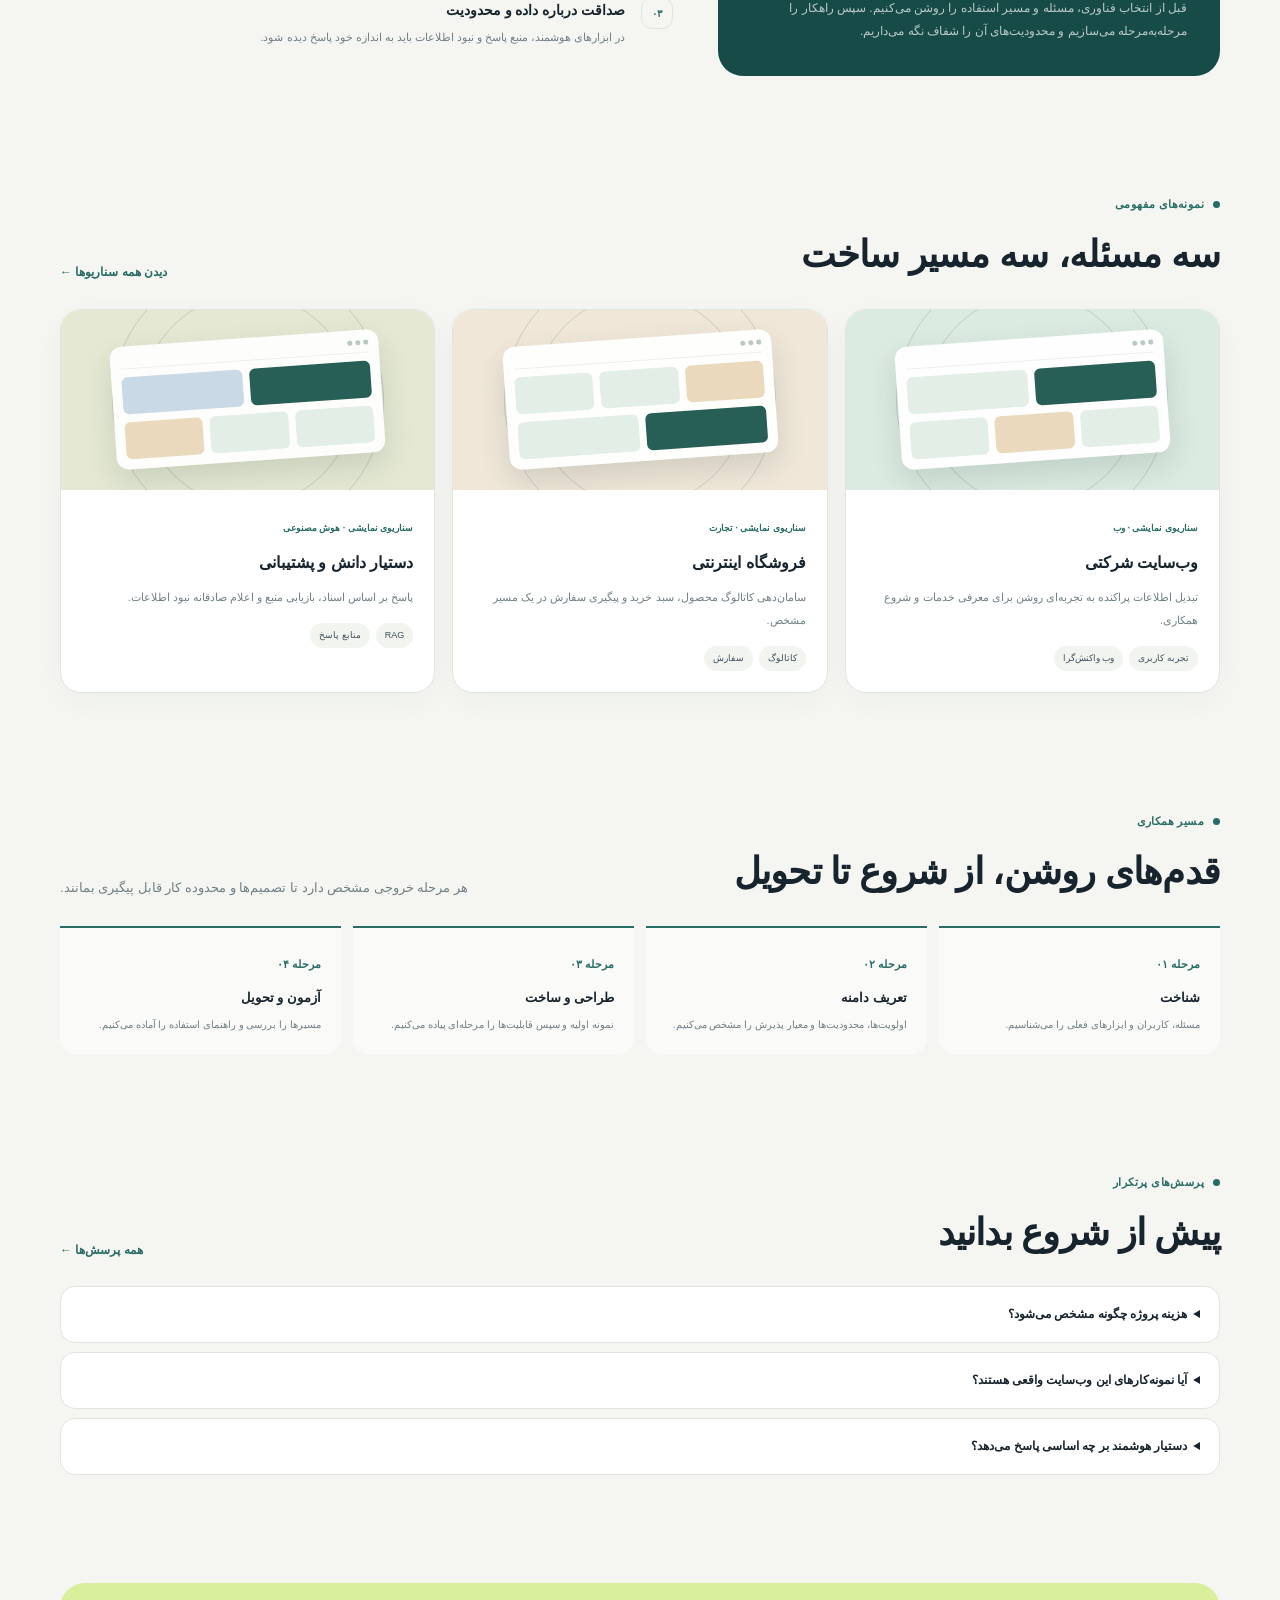
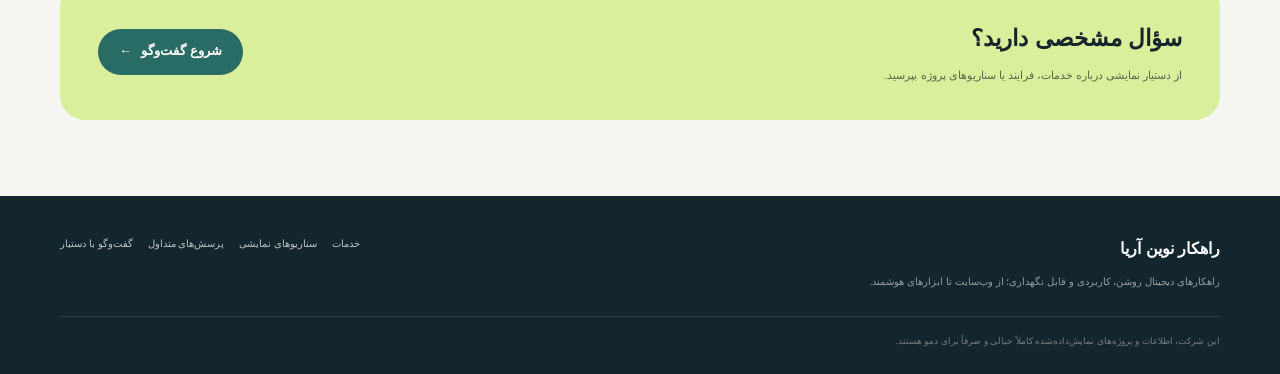
==== commit 128d749a: "Add product and solutions pages to site navigation" ====
--- a/website/index.html
+++ b/website/index.html
@@ -18,6 +18,8 @@
       <nav class="nav-links" data-main-nav aria-label="ناوبری اصلی">
         <a href="./index.html" aria-current="page">خانه</a>
         <a href="./services.html">خدمات</a>
+        <a href="./products.html">محصولات</a>
+        <a href="./solutions.html">راهکارها</a>
         <a href="./showcase.html">نمونه‌کارها</a>
         <a href="./contact.html">تماس و پرسش‌ها</a>
       </nav>
@@ -137,7 +139,7 @@
       <div class="footer-bottom">این شرکت، اطلاعات و پروژه‌های نمایش‌داده‌شده کاملاً خیالی و صرفاً برای دمو هستند.</div>
     </div>
   </footer>
-  <script src="../widget/widget.js" data-api-url="__CHAT_API_URL__"></script>
+  <script src="../widget/widget.js" data-api-url="http://127.0.0.1:8000"></script>
   <script src="./assets/site.js"></script>
 </body>
 </html>
